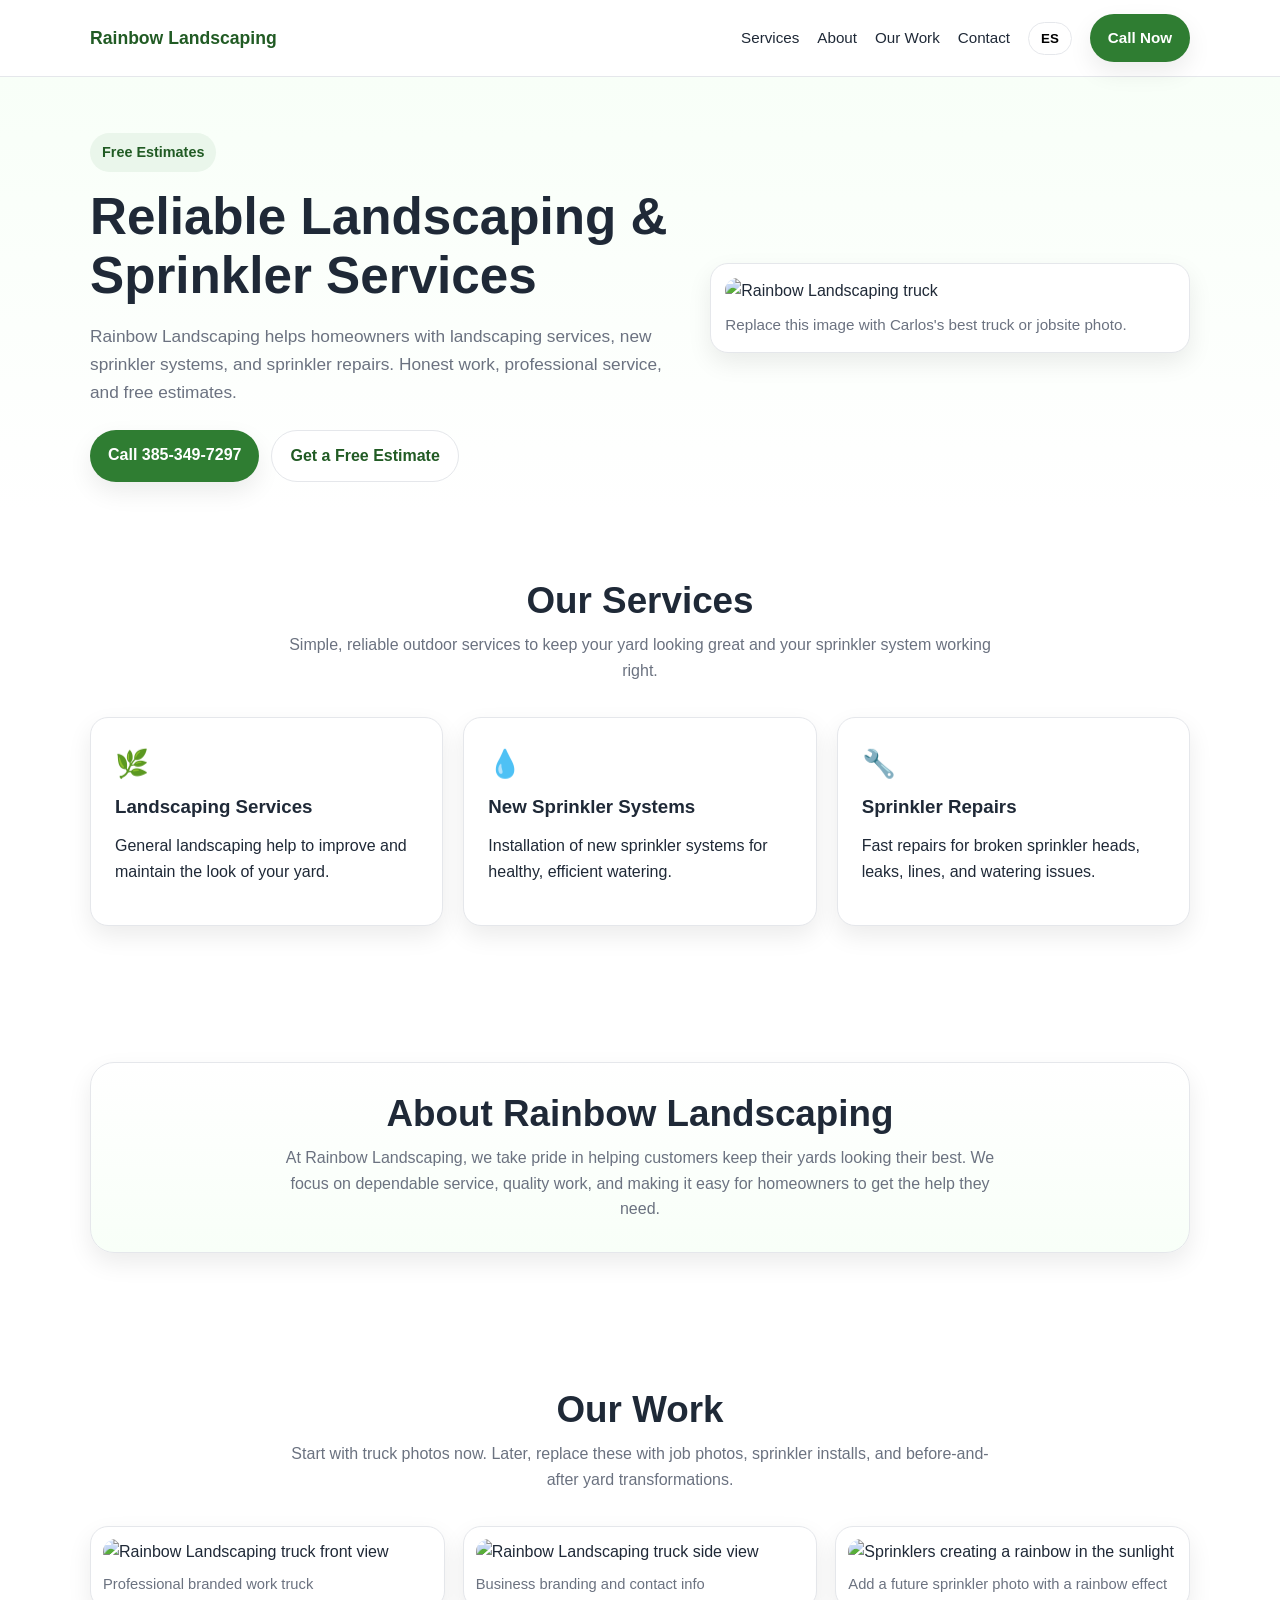
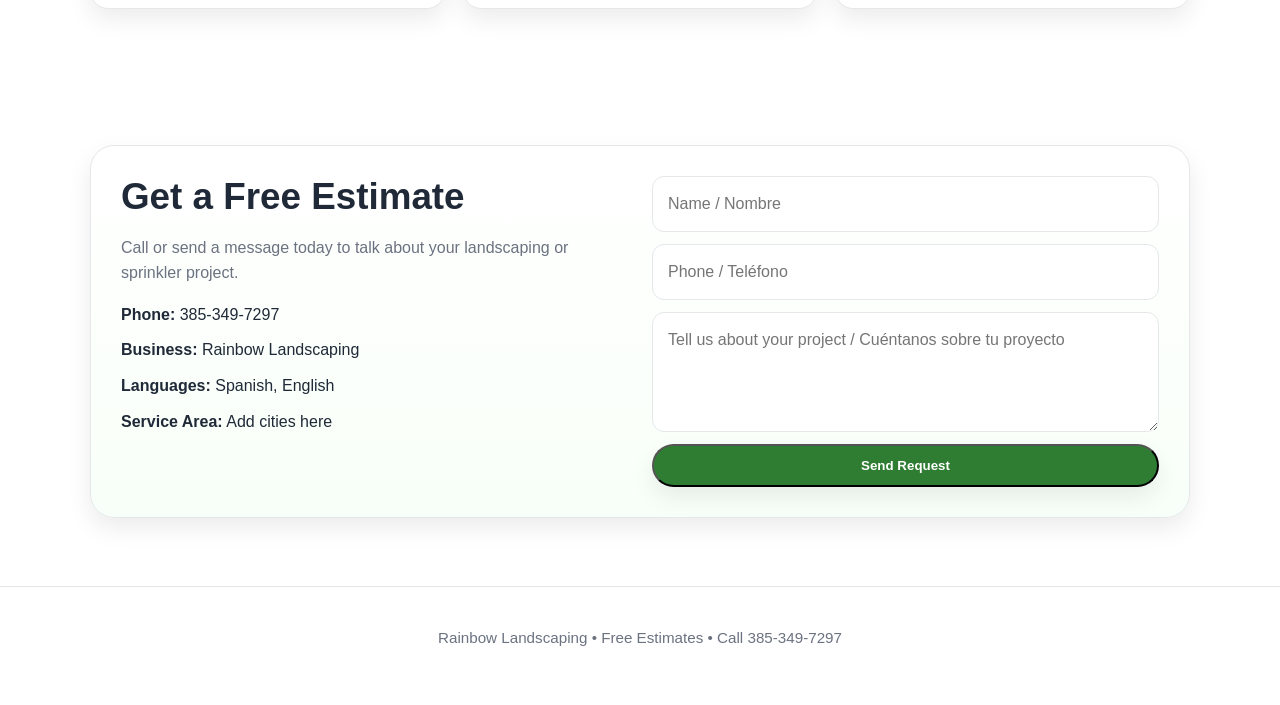
==== carlos.html @ 180c1b27 "first commit" ====
<!DOCTYPE html>
<html lang="en">
<head>
  <meta charset="UTF-8" />
  <meta name="viewport" content="width=device-width, initial-scale=1.0" />
  <title>Rainbow Landscaping | Free Estimates</title>
  <meta name="description" content="Rainbow Landscaping offers landscaping services, new sprinkler systems, and sprinkler repairs with free estimates." />
  <style>
    :root {
      --green: #2f7d32;
      --green-dark: #215b24;
      --blue: #2f80ed;
      --light: #f6faf6;
      --text: #1f2937;
      --muted: #6b7280;
      --card: #ffffff;
      --border: #e5e7eb;
      --shadow: 0 10px 25px rgba(0,0,0,0.08);
      --radius: 18px;
      --max: 1100px;
    }

    * { box-sizing: border-box; }

    body {
      margin: 0;
      font-family: Arial, Helvetica, sans-serif;
      color: var(--text);
      background: #fff;
      line-height: 1.6;
    }

    img {
      max-width: 100%;
      display: block;
      border-radius: 14px;
    }

    a {
      color: inherit;
      text-decoration: none;
    }

    .container {
      width: min(92%, var(--max));
      margin: 0 auto;
    }

    header {
      position: sticky;
      top: 0;
      z-index: 50;
      background: rgba(255,255,255,0.96);
      backdrop-filter: blur(10px);
      border-bottom: 1px solid var(--border);
    }

    .nav {
      display: flex;
      align-items: center;
      justify-content: space-between;
      padding: 14px 0;
      gap: 16px;
    }

    .brand {
      font-weight: 700;
      font-size: 1.1rem;
      color: var(--green-dark);
    }

    .nav-links {
      display: flex;
      gap: 18px;
      align-items: center;
      flex-wrap: wrap;
      font-size: 0.95rem;
    }

    .lang-toggle {
      border: 1px solid var(--border);
      background: #fff;
      border-radius: 999px;
      padding: 8px 12px;
      cursor: pointer;
      font-weight: 600;
    }

    .btn {
      display: inline-block;
      background: var(--green);
      color: #fff;
      padding: 12px 18px;
      border-radius: 999px;
      font-weight: 700;
      box-shadow: var(--shadow);
    }

    .btn.secondary {
      background: #fff;
      color: var(--green-dark);
      border: 1px solid var(--border);
      box-shadow: none;
    }

    .hero {
      padding: 56px 0 30px;
      background: linear-gradient(180deg, #f8fff8 0%, #ffffff 100%);
    }

    .hero-grid {
      display: grid;
      grid-template-columns: 1.1fr 0.9fr;
      gap: 34px;
      align-items: center;
    }

    .eyebrow {
      display: inline-block;
      background: #eaf6eb;
      color: var(--green-dark);
      padding: 8px 12px;
      border-radius: 999px;
      font-size: 0.9rem;
      font-weight: 700;
      margin-bottom: 16px;
    }

    h1, h2, h3 {
      line-height: 1.15;
      margin: 0 0 14px;
    }

    h1 {
      font-size: clamp(2rem, 4vw, 3.4rem);
    }

    h2 {
      font-size: clamp(1.6rem, 3vw, 2.3rem);
      text-align: center;
      margin-bottom: 10px;
    }

    .lead {
      font-size: 1.08rem;
      color: var(--muted);
      max-width: 640px;
    }

    .hero-actions {
      display: flex;
      gap: 12px;
      flex-wrap: wrap;
      margin-top: 24px;
    }

    .hero-card {
      background: var(--card);
      border: 1px solid var(--border);
      border-radius: var(--radius);
      padding: 14px;
      box-shadow: var(--shadow);
    }

    .hero-card p {
      margin: 10px 0 0;
      color: var(--muted);
      font-size: 0.95rem;
    }

    section {
      padding: 68px 0;
    }

    .section-copy {
      text-align: center;
      max-width: 720px;
      margin: 0 auto 34px;
      color: var(--muted);
    }

    .cards {
      display: grid;
      grid-template-columns: repeat(3, 1fr);
      gap: 20px;
    }

    .card {
      background: var(--card);
      border: 1px solid var(--border);
      border-radius: var(--radius);
      padding: 24px;
      box-shadow: var(--shadow);
    }

    .icon {
      font-size: 1.7rem;
      margin-bottom: 10px;
    }

    .gallery {
      display: grid;
      grid-template-columns: repeat(3, 1fr);
      gap: 18px;
    }

    .gallery figure {
      margin: 0;
      background: #fff;
      border: 1px solid var(--border);
      border-radius: var(--radius);
      padding: 12px;
      box-shadow: var(--shadow);
    }

    .gallery figcaption {
      font-size: 0.92rem;
      color: var(--muted);
      margin-top: 8px;
    }

    .about-box,
    .contact-box {
      background: linear-gradient(180deg, #ffffff 0%, #f8fff8 100%);
      border: 1px solid var(--border);
      border-radius: 24px;
      padding: 30px;
      box-shadow: var(--shadow);
    }

    .contact-grid {
      display: grid;
      grid-template-columns: 1fr 1fr;
      gap: 24px;
      align-items: start;
    }

    .contact-list {
      padding: 0;
      margin: 16px 0 0;
      list-style: none;
    }

    .contact-list li {
      margin-bottom: 10px;
    }

    .form {
      display: grid;
      gap: 12px;
    }

    input, textarea {
      width: 100%;
      padding: 14px 15px;
      border-radius: 12px;
      border: 1px solid var(--border);
      font: inherit;
    }

    textarea {
      min-height: 120px;
      resize: vertical;
    }

    footer {
      padding: 24px 0 40px;
      border-top: 1px solid var(--border);
      color: var(--muted);
      font-size: 0.95rem;
      text-align: center;
    }

    .muted {
      color: var(--muted);
    }

    @media (max-width: 900px) {
      .hero-grid,
      .contact-grid,
      .cards,
      .gallery {
        grid-template-columns: 1fr;
      }

      .nav {
        align-items: flex-start;
        flex-direction: column;
      }
    }
  </style>
</head>
<body>
  <header>
    <div class="container nav">
      <div class="brand">Rainbow Landscaping</div>
      <nav class="nav-links">
        <a href="#services" data-en="Services" data-es="Servicios">Services</a>
        <a href="#about" data-en="About" data-es="Nosotros">About</a>
        <a href="#work" data-en="Our Work" data-es="Nuestro Trabajo">Our Work</a>
        <a href="#contact" data-en="Contact" data-es="Contacto">Contact</a>
        <button class="lang-toggle" id="langToggle">ES</button>
        <a class="btn" href="tel:3853497297" data-en="Call Now" data-es="Llamar Ahora">Call Now</a>
      </nav>
    </div>
  </header>

  <main>
    <section class="hero">
      <div class="container hero-grid">
        <div>
          <div class="eyebrow" data-en="Free Estimates" data-es="Estimados Gratis">Free Estimates</div>
          <h1 data-en="Reliable Landscaping & Sprinkler Services" data-es="Servicios Confiables de Jardinería y Riego">Reliable Landscaping & Sprinkler Services</h1>
          <p class="lead" data-en="Rainbow Landscaping helps homeowners with landscaping services, new sprinkler systems, and sprinkler repairs. Honest work, professional service, and free estimates." data-es="Rainbow Landscaping ayuda a los dueños de casa con jardinería, instalación de sistemas de riego nuevos y reparación de riego. Trabajo honesto, servicio profesional y estimados gratis.">Rainbow Landscaping helps homeowners with landscaping services, new sprinkler systems, and sprinkler repairs. Honest work, professional service, and free estimates.</p>
          <div class="hero-actions">
            <a class="btn" href="tel:3853497297" data-en="Call 385-349-7297" data-es="Llame al 385-349-7297">Call 385-349-7297</a>
            <a class="btn secondary" href="#contact" data-en="Get a Free Estimate" data-es="Pide un Estimado Gratis">Get a Free Estimate</a>
          </div>
        </div>

        <div class="hero-card">
          <img src="truck-main.jpg" alt="Rainbow Landscaping truck" />
          <p data-en="Replace this image with Carlos's best truck or jobsite photo." data-es="Reemplaza esta imagen con la mejor foto del camión o de un trabajo de Carlos.">Replace this image with Carlos's best truck or jobsite photo.</p>
        </div>
      </div>
    </section>

    <section id="services">
      <div class="container">
        <h2 data-en="Our Services" data-es="Nuestros Servicios">Our Services</h2>
        <p class="section-copy" data-en="Simple, reliable outdoor services to keep your yard looking great and your sprinkler system working right." data-es="Servicios simples y confiables para mantener su jardín en excelente estado y su sistema de riego funcionando bien.">Simple, reliable outdoor services to keep your yard looking great and your sprinkler system working right.</p>

        <div class="cards">
          <div class="card">
            <div class="icon">🌿</div>
            <h3 data-en="Landscaping Services" data-es="Servicios de Jardinería">Landscaping Services</h3>
            <p data-en="General landscaping help to improve and maintain the look of your yard." data-es="Ayuda general de jardinería para mejorar y mantener la apariencia de su jardín.">General landscaping help to improve and maintain the look of your yard.</p>
          </div>
          <div class="card">
            <div class="icon">💧</div>
            <h3 data-en="New Sprinkler Systems" data-es="Sistemas de Riego Nuevos">New Sprinkler Systems</h3>
            <p data-en="Installation of new sprinkler systems for healthy, efficient watering." data-es="Instalación de sistemas de riego nuevos para un riego eficiente y saludable.">Installation of new sprinkler systems for healthy, efficient watering.</p>
          </div>
          <div class="card">
            <div class="icon">🔧</div>
            <h3 data-en="Sprinkler Repairs" data-es="Reparación de Riego">Sprinkler Repairs</h3>
            <p data-en="Fast repairs for broken sprinkler heads, leaks, lines, and watering issues." data-es="Reparaciones rápidas para aspersores dañados, fugas, líneas y problemas de riego.">Fast repairs for broken sprinkler heads, leaks, lines, and watering issues.</p>
          </div>
        </div>
      </div>
    </section>

    <section id="about">
      <div class="container">
        <div class="about-box">
          <h2 data-en="About Rainbow Landscaping" data-es="Sobre Rainbow Landscaping">About Rainbow Landscaping</h2>
          <p class="section-copy" style="margin-bottom:0;" data-en="At Rainbow Landscaping, we take pride in helping customers keep their yards looking their best. We focus on dependable service, quality work, and making it easy for homeowners to get the help they need." data-es="En Rainbow Landscaping nos enorgullece ayudar a nuestros clientes a mantener sus jardines en las mejores condiciones. Nos enfocamos en servicio confiable, trabajo de calidad y en hacer fácil el proceso para cada cliente.">At Rainbow Landscaping, we take pride in helping customers keep their yards looking their best. We focus on dependable service, quality work, and making it easy for homeowners to get the help they need.</p>
        </div>
      </div>
    </section>

    <section id="work">
      <div class="container">
        <h2 data-en="Our Work" data-es="Nuestro Trabajo">Our Work</h2>
        <p class="section-copy" data-en="Start with truck photos now. Later, replace these with job photos, sprinkler installs, and before-and-after yard transformations." data-es="Empieza con fotos de los camiones por ahora. Después, reemplázalas con fotos de trabajos, instalaciones de riego y cambios de jardín antes y después.">Start with truck photos now. Later, replace these with job photos, sprinkler installs, and before-and-after yard transformations.</p>

        <div class="gallery">
          <figure>
            <img src="truck-main.jpg" alt="Rainbow Landscaping truck front view" />
            <figcaption data-en="Professional branded work truck" data-es="Camión de trabajo con imagen profesional">Professional branded work truck</figcaption>
          </figure>
          <figure>
            <img src="truck-side.jpg" alt="Rainbow Landscaping truck side view" />
            <figcaption data-en="Business branding and contact info" data-es="Marca del negocio e información de contacto">Business branding and contact info</figcaption>
          </figure>
          <figure>
            <img src="sprinkler-rainbow.jpg" alt="Sprinklers creating a rainbow in the sunlight" />
            <figcaption data-en="Add a future sprinkler photo with a rainbow effect" data-es="Agrega una futura foto de aspersores con efecto de arcoíris">Add a future sprinkler photo with a rainbow effect</figcaption>
          </figure>
        </div>
      </div>
    </section>

    <section id="contact">
      <div class="container contact-box">
        <div class="contact-grid">
          <div>
            <h2 style="text-align:left;" data-en="Get a Free Estimate" data-es="Pide un Estimado Gratis">Get a Free Estimate</h2>
            <p class="muted" data-en="Call or send a message today to talk about your landscaping or sprinkler project." data-es="Llama o manda un mensaje hoy para hablar de tu proyecto de jardinería o riego.">Call or send a message today to talk about your landscaping or sprinkler project.</p>
            <ul class="contact-list">
              <li><strong data-en="Phone:" data-es="Teléfono:">Phone:</strong> <a href="tel:3853497297">385-349-7297</a></li>
              <li><strong data-en="Business:" data-es="Negocio:">Business:</strong> Rainbow Landscaping</li>
              <li><strong data-en="Languages:" data-es="Idiomas:">Languages:</strong> <span data-en="Spanish, English" data-es="Español, Inglés">Spanish, English</span></li>
              <li><strong data-en="Service Area:" data-es="Área de Servicio:">Service Area:</strong> <span data-en="Add cities here" data-es="Agrega ciudades aquí">Add cities here</span></li>
            </ul>
          </div>

          <form class="form" onsubmit="event.preventDefault(); alert(currentLang === 'en' ? 'Thanks! Replace this form with Wix Forms or your contact method.' : '¡Gracias! Reemplaza este formulario con Wix Forms o tu método de contacto.');">
            <input type="text" placeholder="Name / Nombre" />
            <input type="tel" placeholder="Phone / Teléfono" />
            <textarea placeholder="Tell us about your project / Cuéntanos sobre tu proyecto"></textarea>
            <button class="btn" type="submit" data-en="Send Request" data-es="Enviar Solicitud">Send Request</button>
          </form>
        </div>
      </div>
    </section>
  </main>

  <footer>
    <div class="container">
      <p data-en="Rainbow Landscaping • Free Estimates • Call 385-349-7297" data-es="Rainbow Landscaping • Estimados Gratis • Llame al 385-349-7297">Rainbow Landscaping • Free Estimates • Call 385-349-7297</p>
    </div>
  </footer>

  <script>
    let currentLang = 'en';
    const toggleBtn = document.getElementById('langToggle');

    function setLanguage(lang) {
      currentLang = lang;
      document.documentElement.lang = lang === 'en' ? 'en' : 'es';
      document.querySelectorAll('[data-en]').forEach(el => {
        el.textContent = el.getAttribute(lang === 'en' ? 'data-en' : 'data-es');
      });
      toggleBtn.textContent = lang === 'en' ? 'ES' : 'EN';
    }

    toggleBtn.addEventListener('click', () => {
      setLanguage(currentLang === 'en' ? 'es' : 'en');
    });
  </script>
</body>
</html>
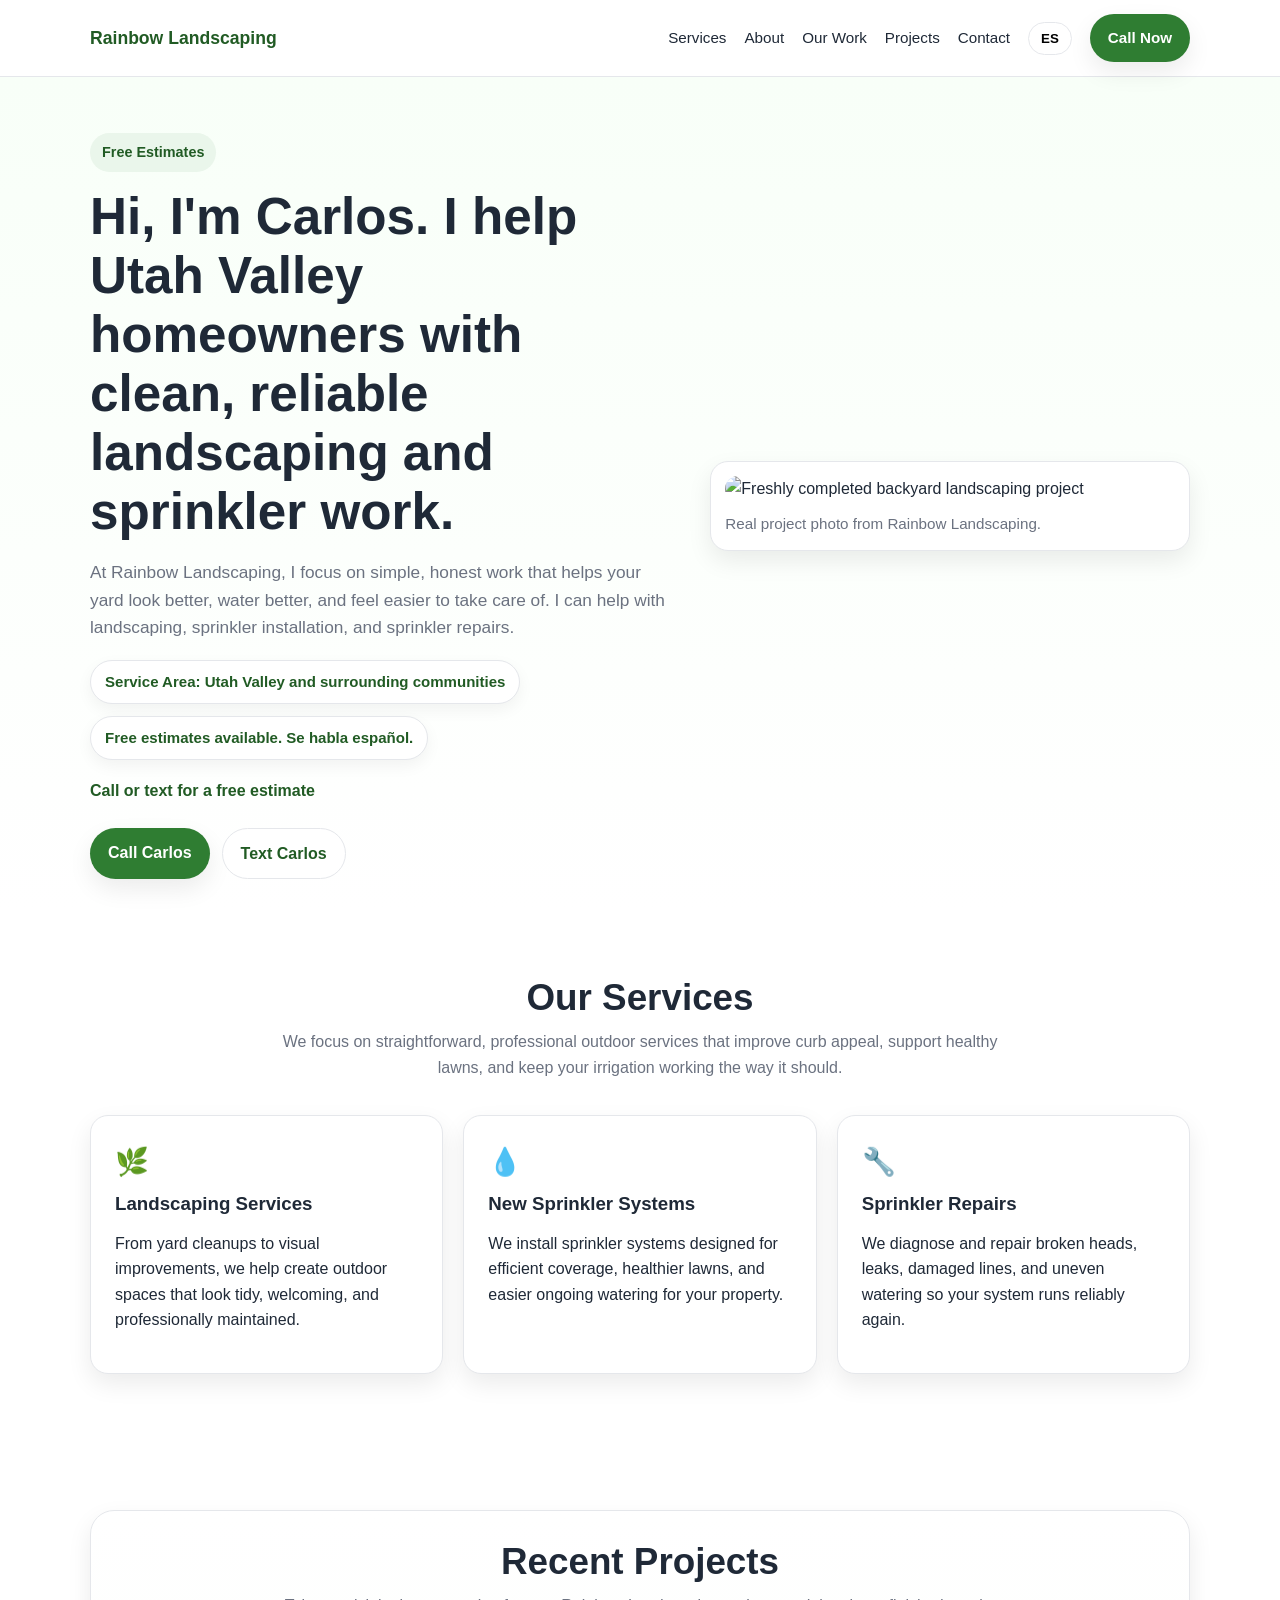
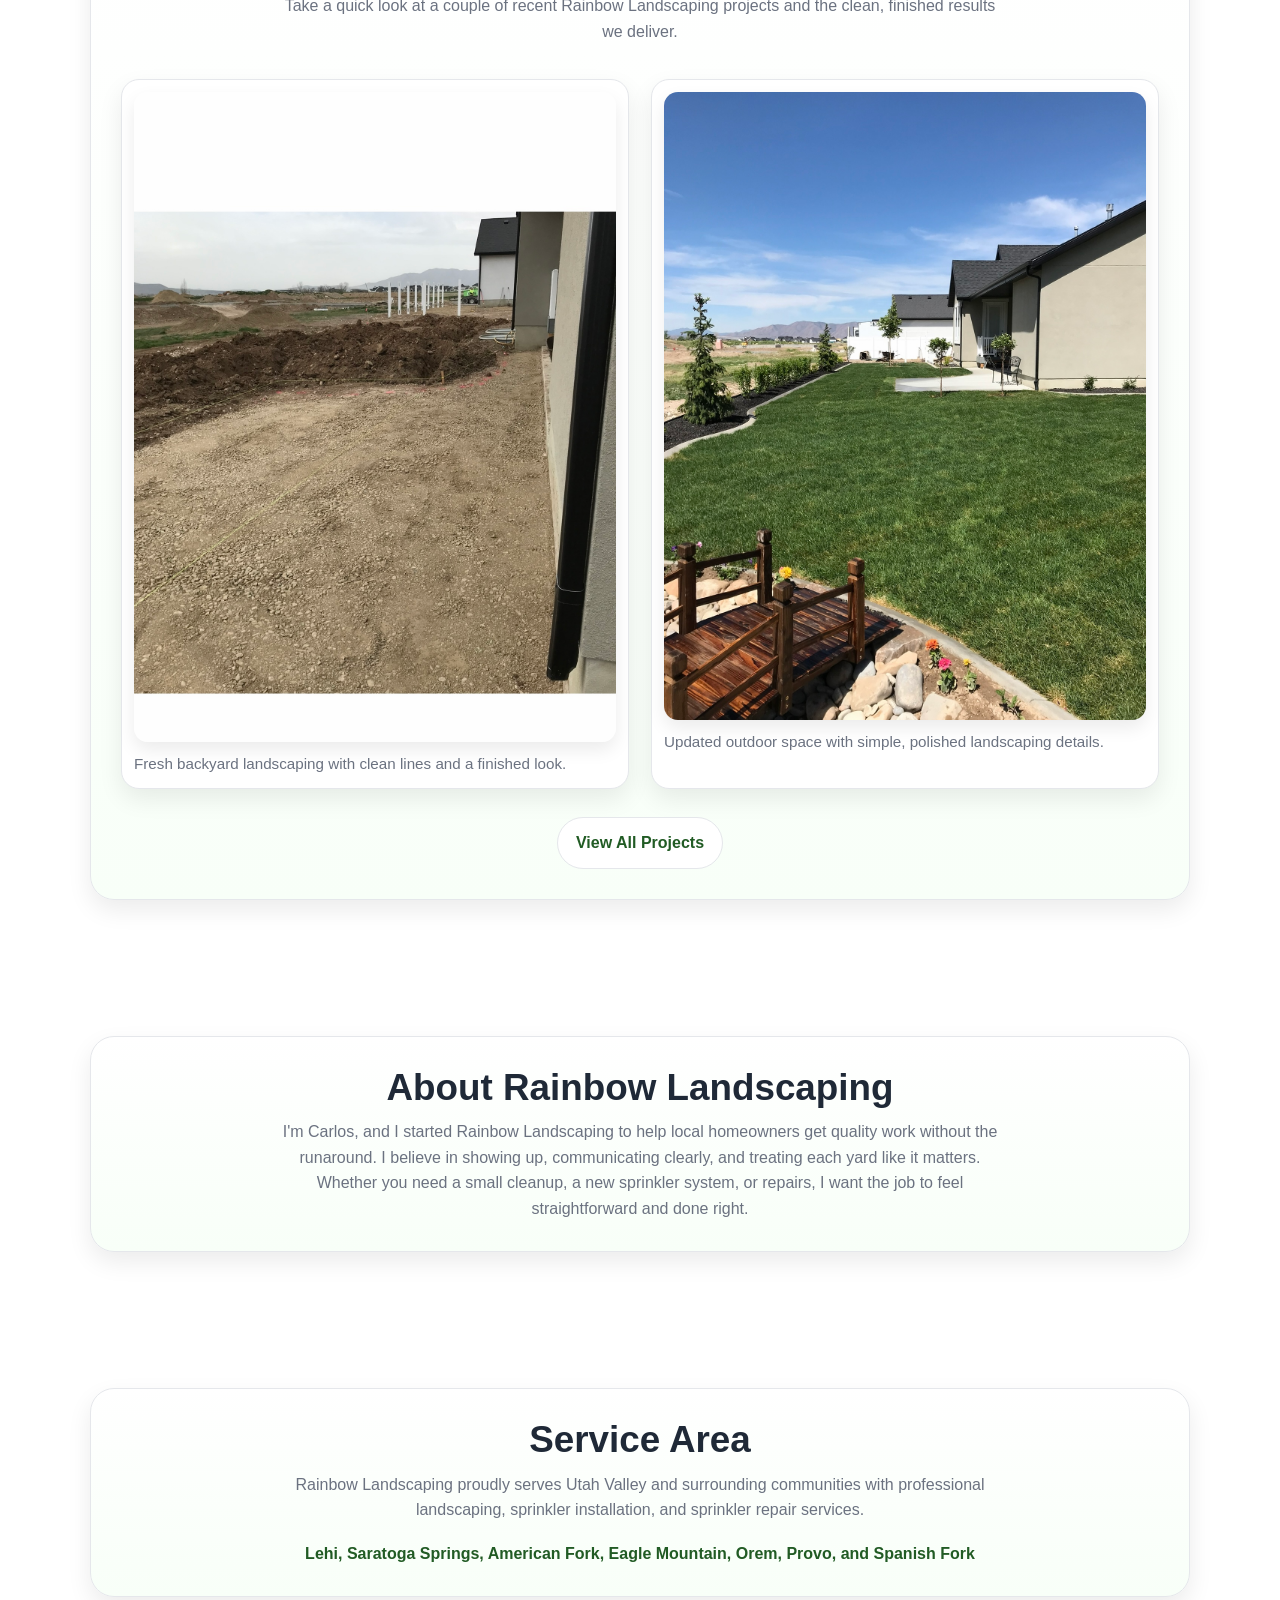
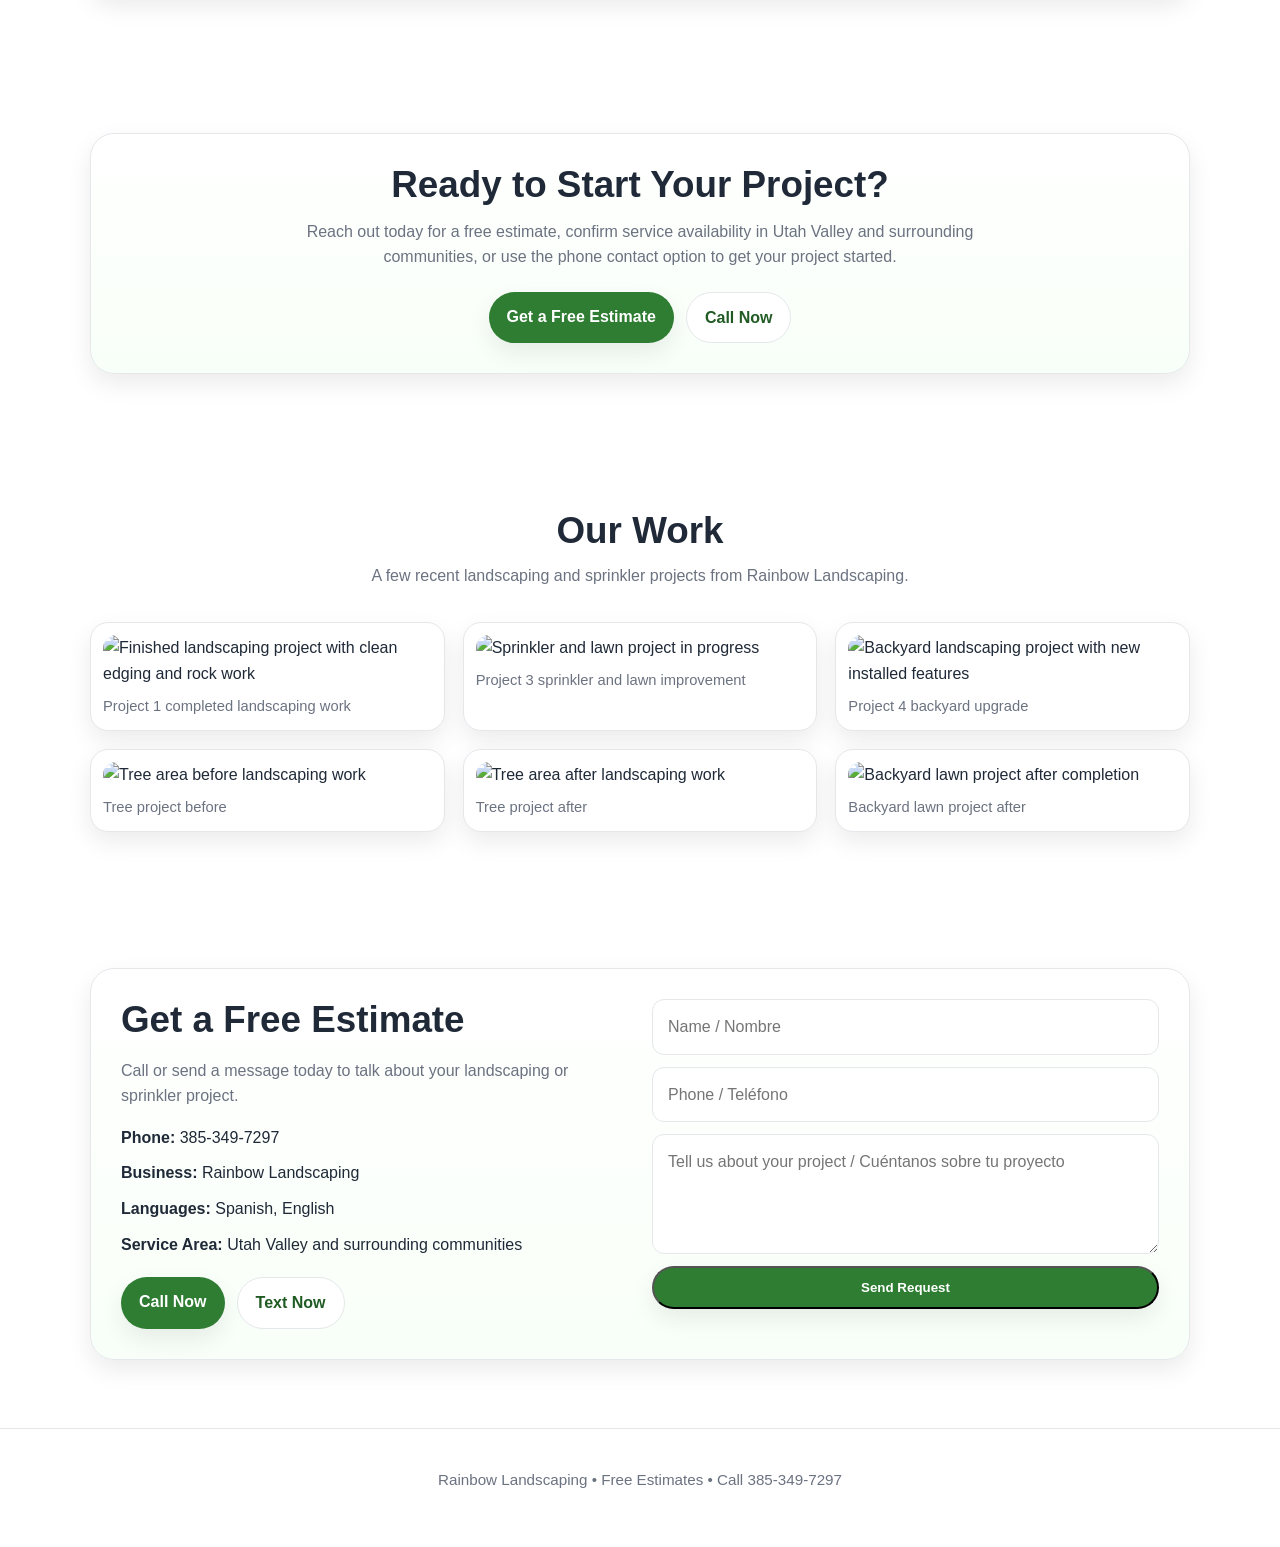
==== commit 4b084d0f: "initial website" ====
--- a/carlos.html
+++ b/carlos.html
@@ -147,6 +147,26 @@
       max-width: 640px;
     }
 
+    .hero-meta {
+      display: flex;
+      flex-wrap: wrap;
+      gap: 12px;
+      margin-top: 18px;
+    }
+
+    .hero-meta span {
+      display: inline-flex;
+      align-items: center;
+      background: #fff;
+      border: 1px solid var(--border);
+      border-radius: 999px;
+      padding: 9px 14px;
+      color: var(--green-dark);
+      font-size: 0.94rem;
+      font-weight: 600;
+      box-shadow: 0 6px 16px rgba(0, 0, 0, 0.05);
+    }
+
     .hero-actions {
       display: flex;
       gap: 12px;
@@ -154,6 +174,12 @@
       margin-top: 24px;
     }
 
+    .hero-actions-copy {
+      margin: 18px 0 0;
+      color: var(--green-dark);
+      font-weight: 600;
+    }
+
     .hero-card {
       background: var(--card);
       border: 1px solid var(--border);
@@ -219,6 +245,70 @@
       margin-top: 8px;
     }
 
+    .recent-projects-gallery {
+      display: grid;
+      grid-template-columns: repeat(2, 1fr);
+      gap: 22px;
+    }
+
+    .recent-projects-wrap {
+      background: linear-gradient(180deg, #ffffff 0%, #f8fff8 100%);
+      border: 1px solid var(--border);
+      border-radius: 24px;
+      padding: 30px;
+      box-shadow: var(--shadow);
+    }
+
+    .recent-projects-gallery figure {
+      margin: 0;
+      background: #fff;
+      border: 1px solid var(--border);
+      border-radius: var(--radius);
+      padding: 12px;
+      box-shadow: var(--shadow);
+    }
+
+    .recent-projects-gallery img {
+      width: 100%;
+      height: auto;
+      object-fit: cover;
+      border-radius: 14px;
+      box-shadow: 0 8px 18px rgba(0, 0, 0, 0.08);
+    }
+
+    .recent-projects-gallery figcaption {
+      font-size: 0.95rem;
+      color: var(--muted);
+      margin-top: 10px;
+    }
+
+    .recent-projects-actions {
+      margin-top: 28px;
+      text-align: center;
+    }
+
+    .cta-panel {
+      background: linear-gradient(180deg, #ffffff 0%, #f8fff8 100%);
+      border: 1px solid var(--border);
+      border-radius: 24px;
+      padding: 30px;
+      box-shadow: var(--shadow);
+      text-align: center;
+    }
+
+    .cta-panel h2 {
+      margin-bottom: 12px;
+    }
+
+    .cta-actions {
+      display: flex;
+      justify-content: center;
+      gap: 12px;
+      flex-wrap: wrap;
+      margin-top: 22px;
+    }
+
+    .service-area-box,
     .about-box,
     .contact-box {
       background: linear-gradient(180deg, #ffffff 0%, #f8fff8 100%);
@@ -226,6 +316,14 @@
       border-radius: 24px;
       padding: 30px;
       box-shadow: var(--shadow);
+    }
+
+    .service-area-list {
+      margin: 18px auto 0;
+      max-width: 820px;
+      color: var(--green-dark);
+      font-weight: 600;
+      text-align: center;
     }
 
     .contact-grid {
@@ -243,6 +341,13 @@
 
     .contact-list li {
       margin-bottom: 10px;
+    }
+
+    .contact-quick-actions {
+      display: flex;
+      flex-wrap: wrap;
+      gap: 12px;
+      margin-top: 20px;
     }
 
     .form {
@@ -279,7 +384,8 @@
       .hero-grid,
       .contact-grid,
       .cards,
-      .gallery {
+      .gallery,
+      .recent-projects-gallery {
         grid-template-columns: 1fr;
       }
 
@@ -298,9 +404,10 @@
         <a href="#services" data-en="Services" data-es="Servicios">Services</a>
         <a href="#about" data-en="About" data-es="Nosotros">About</a>
         <a href="#work" data-en="Our Work" data-es="Nuestro Trabajo">Our Work</a>
+        <a href="projects.html" data-en="Projects" data-es="Proyectos">Projects</a>
         <a href="#contact" data-en="Contact" data-es="Contacto">Contact</a>
         <button class="lang-toggle" id="langToggle">ES</button>
-        <a class="btn" href="tel:3853497297" data-en="Call Now" data-es="Llamar Ahora">Call Now</a>
+        <a class="btn" href="tel:13853497297" data-en="Call Now" data-es="Llamar Ahora">Call Now</a>
       </nav>
     </div>
   </header>
@@ -310,17 +417,22 @@
       <div class="container hero-grid">
         <div>
           <div class="eyebrow" data-en="Free Estimates" data-es="Estimados Gratis">Free Estimates</div>
-          <h1 data-en="Reliable Landscaping & Sprinkler Services" data-es="Servicios Confiables de Jardinería y Riego">Reliable Landscaping & Sprinkler Services</h1>
-          <p class="lead" data-en="Rainbow Landscaping helps homeowners with landscaping services, new sprinkler systems, and sprinkler repairs. Honest work, professional service, and free estimates." data-es="Rainbow Landscaping ayuda a los dueños de casa con jardinería, instalación de sistemas de riego nuevos y reparación de riego. Trabajo honesto, servicio profesional y estimados gratis.">Rainbow Landscaping helps homeowners with landscaping services, new sprinkler systems, and sprinkler repairs. Honest work, professional service, and free estimates.</p>
+          <h1 data-en="Hi, I'm Carlos. I help Utah Valley homeowners with clean, reliable landscaping and sprinkler work." data-es="Hola, soy Carlos. Ayudo a familias de Utah Valley con jardinería y trabajos de riego limpios y confiables.">Hi, I'm Carlos. I help Utah Valley homeowners with clean, reliable landscaping and sprinkler work.</h1>
+          <p class="lead" data-en="At Rainbow Landscaping, I focus on simple, honest work that helps your yard look better, water better, and feel easier to take care of. I can help with landscaping, sprinkler installation, and sprinkler repairs." data-es="En Rainbow Landscaping me enfoco en trabajo simple y honesto para que su patio se vea mejor, riegue mejor y sea más fácil de mantener. Le puedo ayudar con jardinería, instalación de riego y reparación de riego.">At Rainbow Landscaping, I focus on simple, honest work that helps your yard look better, water better, and feel easier to take care of. I can help with landscaping, sprinkler installation, and sprinkler repairs.</p>
+          <div class="hero-meta">
+            <span data-en="Service Area: Utah Valley and surrounding communities" data-es="Área de Servicio: Utah Valley y comunidades cercanas">Service Area: Utah Valley and surrounding communities</span>
+            <span data-en="Free estimates available. Se habla español." data-es="Estimados gratis disponibles. Se habla español.">Free estimates available. Se habla español.</span>
+          </div>
+          <p class="hero-actions-copy" data-en="Call or text for a free estimate" data-es="Llame o mande texto para un estimado gratis">Call or text for a free estimate</p>
           <div class="hero-actions">
-            <a class="btn" href="tel:3853497297" data-en="Call 385-349-7297" data-es="Llame al 385-349-7297">Call 385-349-7297</a>
-            <a class="btn secondary" href="#contact" data-en="Get a Free Estimate" data-es="Pide un Estimado Gratis">Get a Free Estimate</a>
+            <a class="btn" href="tel:13853497297" data-en="Call Carlos" data-es="Llamar a Carlos">Call Carlos</a>
+            <a class="btn secondary" href="sms:13853497297" data-en="Text Carlos" data-es="Mandar Texto a Carlos">Text Carlos</a>
           </div>
         </div>
 
         <div class="hero-card">
-          <img src="truck-main.jpg" alt="Rainbow Landscaping truck" />
-          <p data-en="Replace this image with Carlos's best truck or jobsite photo." data-es="Reemplaza esta imagen con la mejor foto del camión o de un trabajo de Carlos.">Replace this image with Carlos's best truck or jobsite photo.</p>
+          <img src="../Project Photos- Carlos Z/backyard1.jpg" alt="Freshly completed backyard landscaping project" />
+          <p data-en="Real project photo from Rainbow Landscaping." data-es="Foto real de un proyecto de Rainbow Landscaping.">Real project photo from Rainbow Landscaping.</p>
         </div>
       </div>
     </section>
@@ -328,23 +440,47 @@
     <section id="services">
       <div class="container">
         <h2 data-en="Our Services" data-es="Nuestros Servicios">Our Services</h2>
-        <p class="section-copy" data-en="Simple, reliable outdoor services to keep your yard looking great and your sprinkler system working right." data-es="Servicios simples y confiables para mantener su jardín en excelente estado y su sistema de riego funcionando bien.">Simple, reliable outdoor services to keep your yard looking great and your sprinkler system working right.</p>
+        <p class="section-copy" data-en="We focus on straightforward, professional outdoor services that improve curb appeal, support healthy lawns, and keep your irrigation working the way it should." data-es="Nos enfocamos en servicios exteriores directos y profesionales que mejoran la apariencia de su propiedad, ayudan a tener césped saludable y mantienen su riego funcionando como debe.">We focus on straightforward, professional outdoor services that improve curb appeal, support healthy lawns, and keep your irrigation working the way it should.</p>
 
         <div class="cards">
           <div class="card">
             <div class="icon">🌿</div>
             <h3 data-en="Landscaping Services" data-es="Servicios de Jardinería">Landscaping Services</h3>
-            <p data-en="General landscaping help to improve and maintain the look of your yard." data-es="Ayuda general de jardinería para mejorar y mantener la apariencia de su jardín.">General landscaping help to improve and maintain the look of your yard.</p>
+            <p data-en="From yard cleanups to visual improvements, we help create outdoor spaces that look tidy, welcoming, and professionally maintained." data-es="Desde limpiezas de jardín hasta mejoras visuales, ayudamos a crear espacios exteriores limpios, agradables y mantenidos profesionalmente.">From yard cleanups to visual improvements, we help create outdoor spaces that look tidy, welcoming, and professionally maintained.</p>
           </div>
           <div class="card">
             <div class="icon">💧</div>
             <h3 data-en="New Sprinkler Systems" data-es="Sistemas de Riego Nuevos">New Sprinkler Systems</h3>
-            <p data-en="Installation of new sprinkler systems for healthy, efficient watering." data-es="Instalación de sistemas de riego nuevos para un riego eficiente y saludable.">Installation of new sprinkler systems for healthy, efficient watering.</p>
+            <p data-en="We install sprinkler systems designed for efficient coverage, healthier lawns, and easier ongoing watering for your property." data-es="Instalamos sistemas de riego diseñados para una cobertura eficiente, césped más saludable y un riego más fácil para su propiedad.">We install sprinkler systems designed for efficient coverage, healthier lawns, and easier ongoing watering for your property.</p>
           </div>
           <div class="card">
             <div class="icon">🔧</div>
             <h3 data-en="Sprinkler Repairs" data-es="Reparación de Riego">Sprinkler Repairs</h3>
-            <p data-en="Fast repairs for broken sprinkler heads, leaks, lines, and watering issues." data-es="Reparaciones rápidas para aspersores dañados, fugas, líneas y problemas de riego.">Fast repairs for broken sprinkler heads, leaks, lines, and watering issues.</p>
+            <p data-en="We diagnose and repair broken heads, leaks, damaged lines, and uneven watering so your system runs reliably again." data-es="Diagnosticamos y reparamos aspersores dañados, fugas, líneas rotas y riego desigual para que su sistema vuelva a funcionar bien.">We diagnose and repair broken heads, leaks, damaged lines, and uneven watering so your system runs reliably again.</p>
+          </div>
+        </div>
+      </div>
+    </section>
+
+    <section id="recent-projects">
+      <div class="container">
+        <div class="recent-projects-wrap">
+          <h2 data-en="Recent Projects" data-es="Proyectos Recientes">Recent Projects</h2>
+          <p class="section-copy" data-en="Take a quick look at a couple of recent Rainbow Landscaping projects and the clean, finished results we deliver." data-es="Mira rápidamente un par de proyectos recientes de Rainbow Landscaping y los resultados limpios y terminados que ofrecemos.">Take a quick look at a couple of recent Rainbow Landscaping projects and the clean, finished results we deliver.</p>
+
+          <div class="recent-projects-gallery">
+            <figure>
+              <img src="./project-photos/backyard1.jpg" alt="Recent backyard landscaping project" />
+              <figcaption data-en="Fresh backyard landscaping with clean lines and a finished look." data-es="Jardinería reciente de patio trasero con líneas limpias y un acabado completo.">Fresh backyard landscaping with clean lines and a finished look.</figcaption>
+            </figure>
+            <figure>
+              <img src="./project-photos/backyard2.jpg" alt="Another recent backyard landscaping project" />
+              <figcaption data-en="Updated outdoor space with simple, polished landscaping details." data-es="Espacio exterior renovado con detalles de jardinería simples y bien terminados.">Updated outdoor space with simple, polished landscaping details.</figcaption>
+            </figure>
+          </div>
+
+          <div class="recent-projects-actions">
+            <a class="btn secondary" href="projects.html" data-en="View All Projects" data-es="Ver Todos los Proyectos">View All Projects</a>
           </div>
         </div>
       </div>
@@ -354,7 +490,30 @@
       <div class="container">
         <div class="about-box">
           <h2 data-en="About Rainbow Landscaping" data-es="Sobre Rainbow Landscaping">About Rainbow Landscaping</h2>
-          <p class="section-copy" style="margin-bottom:0;" data-en="At Rainbow Landscaping, we take pride in helping customers keep their yards looking their best. We focus on dependable service, quality work, and making it easy for homeowners to get the help they need." data-es="En Rainbow Landscaping nos enorgullece ayudar a nuestros clientes a mantener sus jardines en las mejores condiciones. Nos enfocamos en servicio confiable, trabajo de calidad y en hacer fácil el proceso para cada cliente.">At Rainbow Landscaping, we take pride in helping customers keep their yards looking their best. We focus on dependable service, quality work, and making it easy for homeowners to get the help they need.</p>
+          <p class="section-copy" style="margin-bottom:0;" data-en="I'm Carlos, and I started Rainbow Landscaping to help local homeowners get quality work without the runaround. I believe in showing up, communicating clearly, and treating each yard like it matters. Whether you need a small cleanup, a new sprinkler system, or repairs, I want the job to feel straightforward and done right." data-es="Soy Carlos y empecé Rainbow Landscaping para ayudar a familias locales a recibir trabajo de calidad sin complicaciones. Creo en llegar a tiempo, comunicarme claramente y tratar cada jardín como algo importante. Ya sea que necesite una limpieza pequeña, un sistema de riego nuevo o una reparación, quiero que el trabajo se sienta claro y bien hecho.">I'm Carlos, and I started Rainbow Landscaping to help local homeowners get quality work without the runaround. I believe in showing up, communicating clearly, and treating each yard like it matters. Whether you need a small cleanup, a new sprinkler system, or repairs, I want the job to feel straightforward and done right.</p>
+        </div>
+      </div>
+    </section>
+
+    <section id="service-area">
+      <div class="container">
+        <div class="service-area-box">
+          <h2 data-en="Service Area" data-es="Área de Servicio">Service Area</h2>
+          <p class="section-copy" style="margin-bottom:0;" data-en="Rainbow Landscaping proudly serves Utah Valley and surrounding communities with professional landscaping, sprinkler installation, and sprinkler repair services." data-es="Rainbow Landscaping sirve con orgullo a Utah Valley y comunidades cercanas con servicios profesionales de jardinería, instalación de riego y reparación de riego.">Rainbow Landscaping proudly serves Utah Valley and surrounding communities with professional landscaping, sprinkler installation, and sprinkler repair services.</p>
+          <p class="service-area-list" data-en="Lehi, Saratoga Springs, American Fork, Eagle Mountain, Orem, Provo, and Spanish Fork" data-es="Lehi, Saratoga Springs, American Fork, Eagle Mountain, Orem, Provo y Spanish Fork">Lehi, Saratoga Springs, American Fork, Eagle Mountain, Orem, Provo, and Spanish Fork</p>
+        </div>
+      </div>
+    </section>
+
+    <section id="cta">
+      <div class="container">
+        <div class="cta-panel">
+          <h2 data-en="Ready to Start Your Project?" data-es="¿Listo Para Comenzar Su Proyecto?">Ready to Start Your Project?</h2>
+          <p class="section-copy" style="margin-bottom:0;" data-en="Reach out today for a free estimate, confirm service availability in Utah Valley and surrounding communities, or use the phone contact option to get your project started." data-es="Comuníquese hoy para un estimado gratis, confirme disponibilidad de servicio en Utah Valley y comunidades cercanas, o use la opción de contacto por teléfono para comenzar su proyecto.">Reach out today for a free estimate, confirm service availability in Utah Valley and surrounding communities, or use the phone contact option to get your project started.</p>
+          <div class="cta-actions">
+            <a class="btn" href="#contact" data-en="Get a Free Estimate" data-es="Pide un Estimado Gratis">Get a Free Estimate</a>
+            <a class="btn secondary" href="tel:13853497297" data-en="Call Now" data-es="Llamar Ahora">Call Now</a>
+          </div>
         </div>
       </div>
     </section>
@@ -362,20 +521,32 @@
     <section id="work">
       <div class="container">
         <h2 data-en="Our Work" data-es="Nuestro Trabajo">Our Work</h2>
-        <p class="section-copy" data-en="Start with truck photos now. Later, replace these with job photos, sprinkler installs, and before-and-after yard transformations." data-es="Empieza con fotos de los camiones por ahora. Después, reemplázalas con fotos de trabajos, instalaciones de riego y cambios de jardín antes y después.">Start with truck photos now. Later, replace these with job photos, sprinkler installs, and before-and-after yard transformations.</p>
+        <p class="section-copy" data-en="A few recent landscaping and sprinkler projects from Rainbow Landscaping." data-es="Algunos proyectos recientes de jardinería y riego de Rainbow Landscaping.">A few recent landscaping and sprinkler projects from Rainbow Landscaping.</p>
 
         <div class="gallery">
           <figure>
-            <img src="truck-main.jpg" alt="Rainbow Landscaping truck front view" />
-            <figcaption data-en="Professional branded work truck" data-es="Camión de trabajo con imagen profesional">Professional branded work truck</figcaption>
+            <img src="../Project Photos- Carlos Z/Project 1/IMG_5148.jpeg" alt="Finished landscaping project with clean edging and rock work" />
+            <figcaption data-en="Project 1 completed landscaping work" data-es="Proyecto 1 trabajo de jardinería terminado">Project 1 completed landscaping work</figcaption>
           </figure>
           <figure>
-            <img src="truck-side.jpg" alt="Rainbow Landscaping truck side view" />
-            <figcaption data-en="Business branding and contact info" data-es="Marca del negocio e información de contacto">Business branding and contact info</figcaption>
+            <img src="../Project Photos- Carlos Z/Project 3/IMG_4975.jpeg" alt="Sprinkler and lawn project in progress" />
+            <figcaption data-en="Project 3 sprinkler and lawn improvement" data-es="Proyecto 3 mejora de césped y riego">Project 3 sprinkler and lawn improvement</figcaption>
           </figure>
           <figure>
-            <img src="sprinkler-rainbow.jpg" alt="Sprinklers creating a rainbow in the sunlight" />
-            <figcaption data-en="Add a future sprinkler photo with a rainbow effect" data-es="Agrega una futura foto de aspersores con efecto de arcoíris">Add a future sprinkler photo with a rainbow effect</figcaption>
+            <img src="../Project Photos- Carlos Z/Project 4/FullSizeRender (16).jpg" alt="Backyard landscaping project with new installed features" />
+            <figcaption data-en="Project 4 backyard upgrade" data-es="Proyecto 4 renovación de patio">Project 4 backyard upgrade</figcaption>
+          </figure>
+          <figure>
+            <img src="../Project Photos- Carlos Z/Tree Project /Before 3.jpg" alt="Tree area before landscaping work" />
+            <figcaption data-en="Tree project before" data-es="Proyecto de árbol antes">Tree project before</figcaption>
+          </figure>
+          <figure>
+            <img src="../Project Photos- Carlos Z/Tree Project /After 3.jpg" alt="Tree area after landscaping work" />
+            <figcaption data-en="Tree project after" data-es="Proyecto de árbol después">Tree project after</figcaption>
+          </figure>
+          <figure>
+            <img src="../Project Photos- Carlos Z/Back yard lawn Project /after1.jpg" alt="Backyard lawn project after completion" />
+            <figcaption data-en="Backyard lawn project after" data-es="Proyecto de césped trasero después">Backyard lawn project after</figcaption>
           </figure>
         </div>
       </div>
@@ -391,8 +562,12 @@
               <li><strong data-en="Phone:" data-es="Teléfono:">Phone:</strong> <a href="tel:3853497297">385-349-7297</a></li>
               <li><strong data-en="Business:" data-es="Negocio:">Business:</strong> Rainbow Landscaping</li>
               <li><strong data-en="Languages:" data-es="Idiomas:">Languages:</strong> <span data-en="Spanish, English" data-es="Español, Inglés">Spanish, English</span></li>
-              <li><strong data-en="Service Area:" data-es="Área de Servicio:">Service Area:</strong> <span data-en="Add cities here" data-es="Agrega ciudades aquí">Add cities here</span></li>
+              <li><strong data-en="Service Area:" data-es="Área de Servicio:">Service Area:</strong> <span data-en="Utah Valley and surrounding communities" data-es="Utah Valley y comunidades cercanas">Utah Valley and surrounding communities</span></li>
             </ul>
+            <div class="contact-quick-actions">
+              <a class="btn" href="tel:13853497297" data-en="Call Now" data-es="Llamar Ahora">Call Now</a>
+              <a class="btn secondary" href="sms:13853497297" data-en="Text Now" data-es="Enviar Texto">Text Now</a>
+            </div>
           </div>
 
           <form class="form" onsubmit="event.preventDefault(); alert(currentLang === 'en' ? 'Thanks! Replace this form with Wix Forms or your contact method.' : '¡Gracias! Reemplaza este formulario con Wix Forms o tu método de contacto.');">
@@ -404,6 +579,7 @@
         </div>
       </div>
     </section>
+
   </main>
 
   <footer>
@@ -413,12 +589,15 @@
   </footer>
 
   <script>
-    let currentLang = 'en';
+    const savedLang = localStorage.getItem('siteLanguage');
+    let currentLang = savedLang === 'es' ? 'es' : 'en';
     const toggleBtn = document.getElementById('langToggle');
 
     function setLanguage(lang) {
       currentLang = lang;
+      localStorage.setItem('siteLanguage', lang);
       document.documentElement.lang = lang === 'en' ? 'en' : 'es';
+      document.title = lang === 'en' ? 'Rainbow Landscaping | Free Estimates' : 'Rainbow Landscaping | Estimados Gratis';
       document.querySelectorAll('[data-en]').forEach(el => {
         el.textContent = el.getAttribute(lang === 'en' ? 'data-en' : 'data-es');
       });
@@ -428,6 +607,8 @@
     toggleBtn.addEventListener('click', () => {
       setLanguage(currentLang === 'en' ? 'es' : 'en');
     });
+
+    setLanguage(currentLang);
   </script>
 </body>
 </html>
